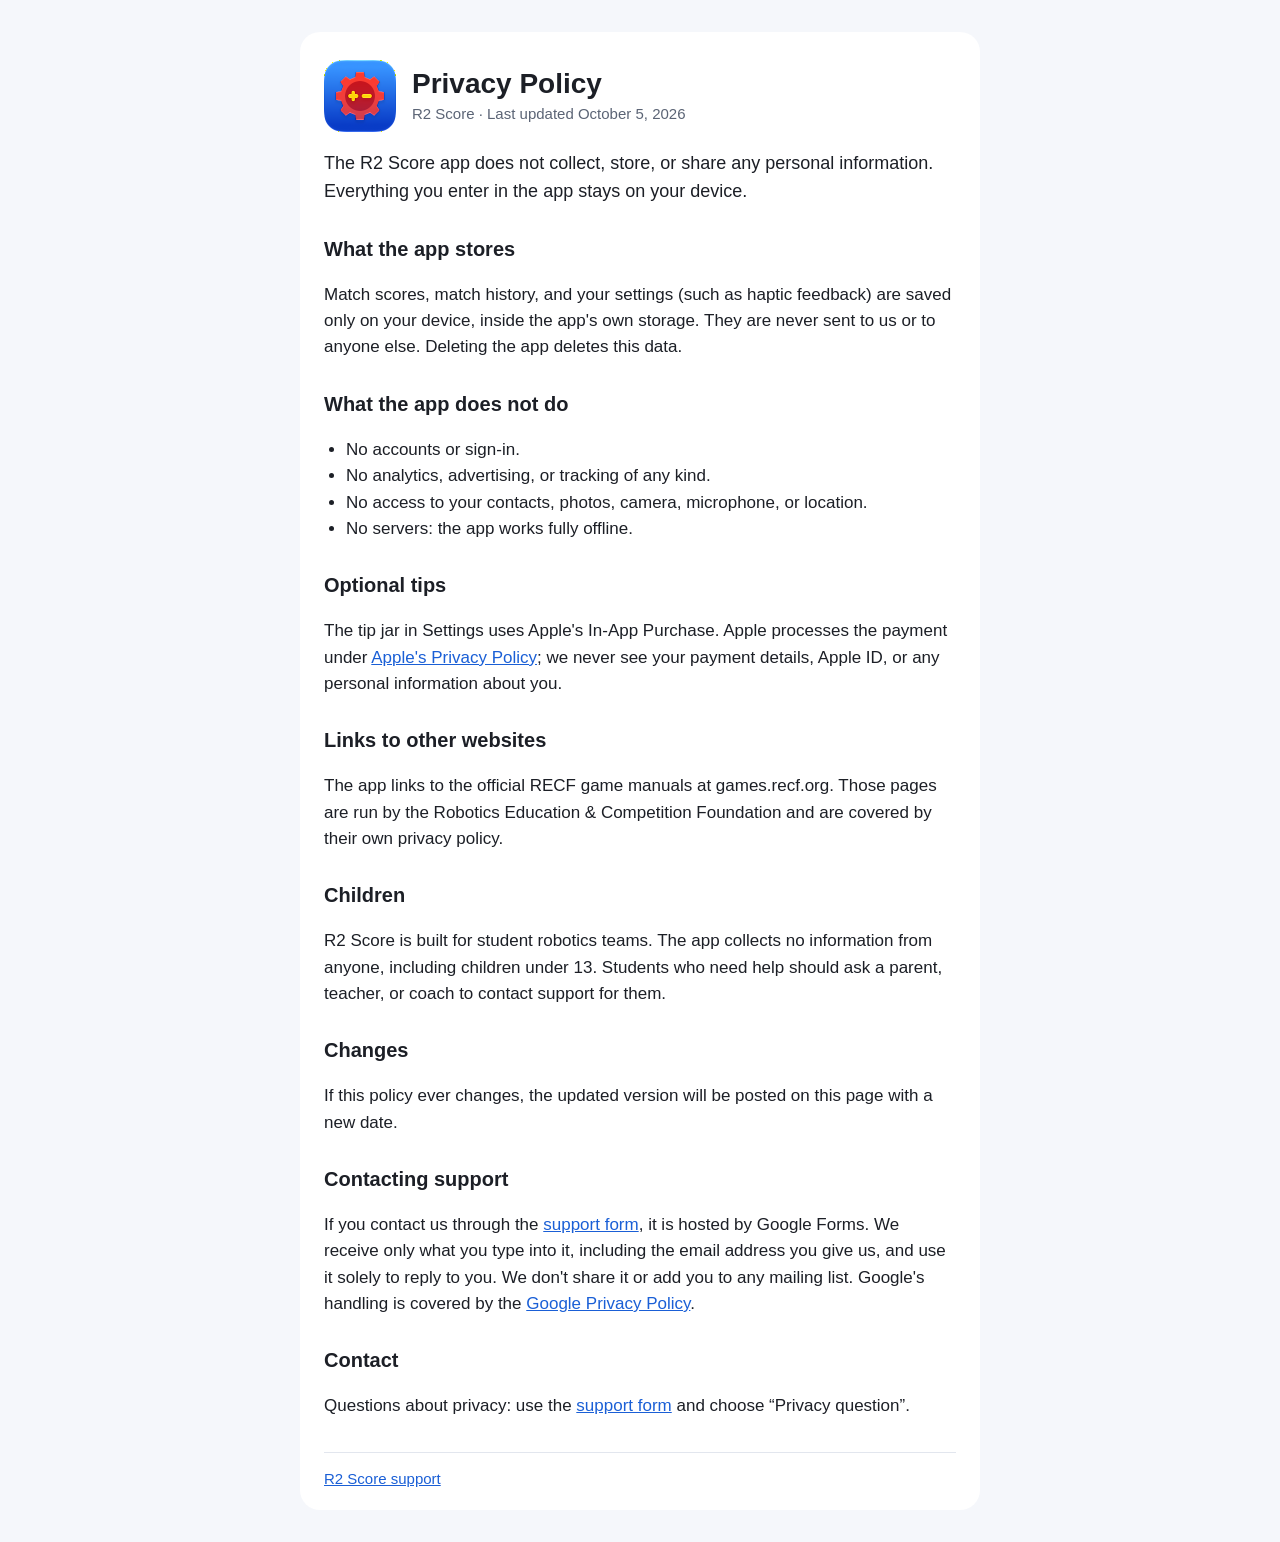
==== privacy.html @ 5fbe286e "R2 Score support and privacy pages Co-Authored-By: Claude Opus 5.5 <noreply@anthropic.com>" ====
<!doctype html>
<html lang="en">
<head>
<meta charset="utf-8">
<meta name="viewport" content="width=device-width, initial-scale=1">
<title>R2 Score — Privacy Policy</title>
<link rel="stylesheet" href="style.css">
</head>
<body>
<main>
  <header>
    <img src="icon.png" alt="" width="72" height="72">
    <div>
      <h1>Privacy Policy</h1>
      <p class="sub">R2 Score · Last updated October 5, 2026</p>
    </div>
  </header>

  <p class="lead">The R2 Score app does not collect, store, or share any personal information. Everything you enter in the app stays on your device.</p>

  <h2>What the app stores</h2>
  <p>Match scores, match history, and your settings (such as haptic feedback) are saved only on your device, inside the app's own storage. They are never sent to us or to anyone else. Deleting the app deletes this data.</p>

  <h2>What the app does not do</h2>
  <ul>
    <li>No accounts or sign-in.</li>
    <li>No analytics, advertising, or tracking of any kind.</li>
    <li>No access to your contacts, photos, camera, microphone, or location.</li>
    <li>No servers: the app works fully offline.</li>
  </ul>

  <h2>Optional tips</h2>
  <p>The tip jar in Settings uses Apple's In-App Purchase. Apple processes the payment under <a href="https://www.apple.com/legal/privacy/">Apple's Privacy Policy</a>; we never see your payment details, Apple ID, or any personal information about you.</p>

  <h2>Links to other websites</h2>
  <p>The app links to the official RECF game manuals at games.recf.org. Those pages are run by the Robotics Education &amp; Competition Foundation and are covered by their own privacy policy.</p>

  <h2>Children</h2>
  <p>R2 Score is built for student robotics teams. The app collects no information from anyone, including children under 13. Students who need help should ask a parent, teacher, or coach to contact support for them.</p>

  <h2>Changes</h2>
  <p>If this policy ever changes, the updated version will be posted on this page with a new date.</p>

  <h2>Contacting support</h2>
  <p>If you contact us through the <a href="https://forms.gle/aReCpsoTzArnzBcs7">support form</a>, it is hosted by Google Forms. We receive only what you type into it, including the email address you give us, and use it solely to reply to you. We don't share it or add you to any mailing list. Google's handling is covered by the <a href="https://policies.google.com/privacy">Google Privacy Policy</a>.</p>

  <h2>Contact</h2>
  <p>Questions about privacy: use the <a href="https://forms.gle/aReCpsoTzArnzBcs7">support form</a> and choose “Privacy question”.</p>

  <footer><a href="index.html">R2 Score support</a></footer>
</main>
</body>
</html>
---- style.css ----
:root {
  --bg: #f5f7fb;
  --card: #ffffff;
  --text: #1c1f26;
  --muted: #5b6475;
  --accent: #1a5fd6;
  --rule: #e2e6ee;
}
@media (prefers-color-scheme: dark) {
  :root {
    --bg: #0b1324;
    --card: #121c31;
    --text: #e8ecf4;
    --muted: #9aa5ba;
    --accent: #6ea6ff;
    --rule: #22304d;
  }
}
* { box-sizing: border-box; }
body {
  margin: 0;
  background: var(--bg);
  color: var(--text);
  font: 17px/1.55 -apple-system, BlinkMacSystemFont, "Segoe UI", Roboto, sans-serif;
}
main {
  max-width: 680px;
  margin: 32px auto;
  padding: 28px 24px 20px;
  background: var(--card);
  border-radius: 20px;
}
@media (max-width: 720px) {
  main { margin: 0; border-radius: 0; padding: 24px 16px; }
}
header { display: flex; align-items: center; gap: 16px; margin-bottom: 8px; }
header img { border-radius: 16px; flex: none; }
h1 { margin: 0; font-size: 28px; line-height: 1.2; }
.sub { margin: 2px 0 0; color: var(--muted); font-size: 15px; }
.lead { font-size: 18px; }
h2 { margin: 28px 0 6px; font-size: 20px; }
h3 { margin: 18px 0 2px; font-size: 17px; }
p, li { color: var(--text); }
ul { padding-left: 22px; }
a { color: var(--accent); }
.button {
  display: inline-block;
  padding: 12px 22px;
  border-radius: 12px;
  background: var(--accent);
  color: #fff;
  font-weight: 600;
  text-decoration: none;
}
@media (prefers-color-scheme: dark) { .button { color: #0b1324; } }
footer {
  margin-top: 32px;
  padding-top: 14px;
  border-top: 1px solid var(--rule);
  font-size: 15px;
}
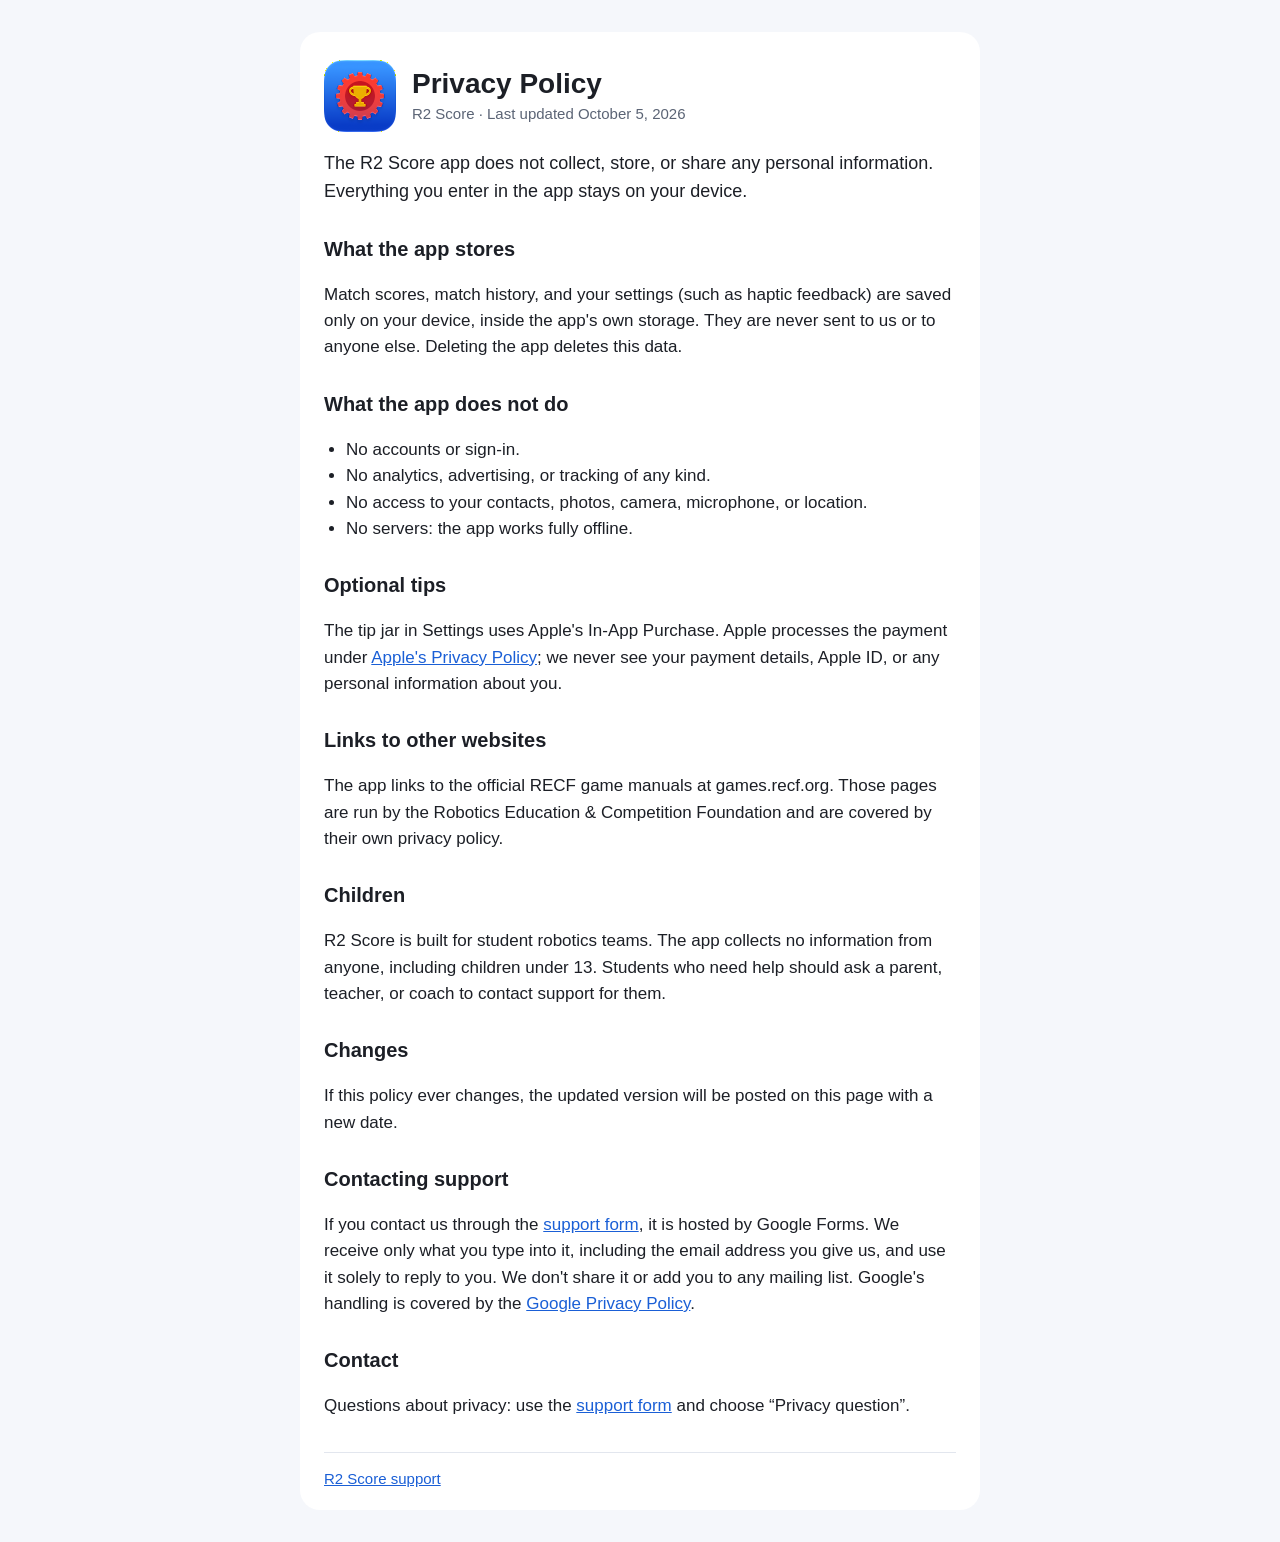
==== commit 82193a2c: "Bust the icon cache so the new icon shows everywhere Co-Authored-By: Claude Opus 5.5 <noreply@anthro" ====
--- a/privacy.html
+++ b/privacy.html
@@ -9,7 +9,7 @@
 <body>
 <main>
   <header>
-    <img src="icon.png" alt="" width="72" height="72">
+    <img src="icon.png?v=2" alt="" width="72" height="72">
     <div>
       <h1>Privacy Policy</h1>
       <p class="sub">R2 Score · Last updated October 5, 2026</p>
